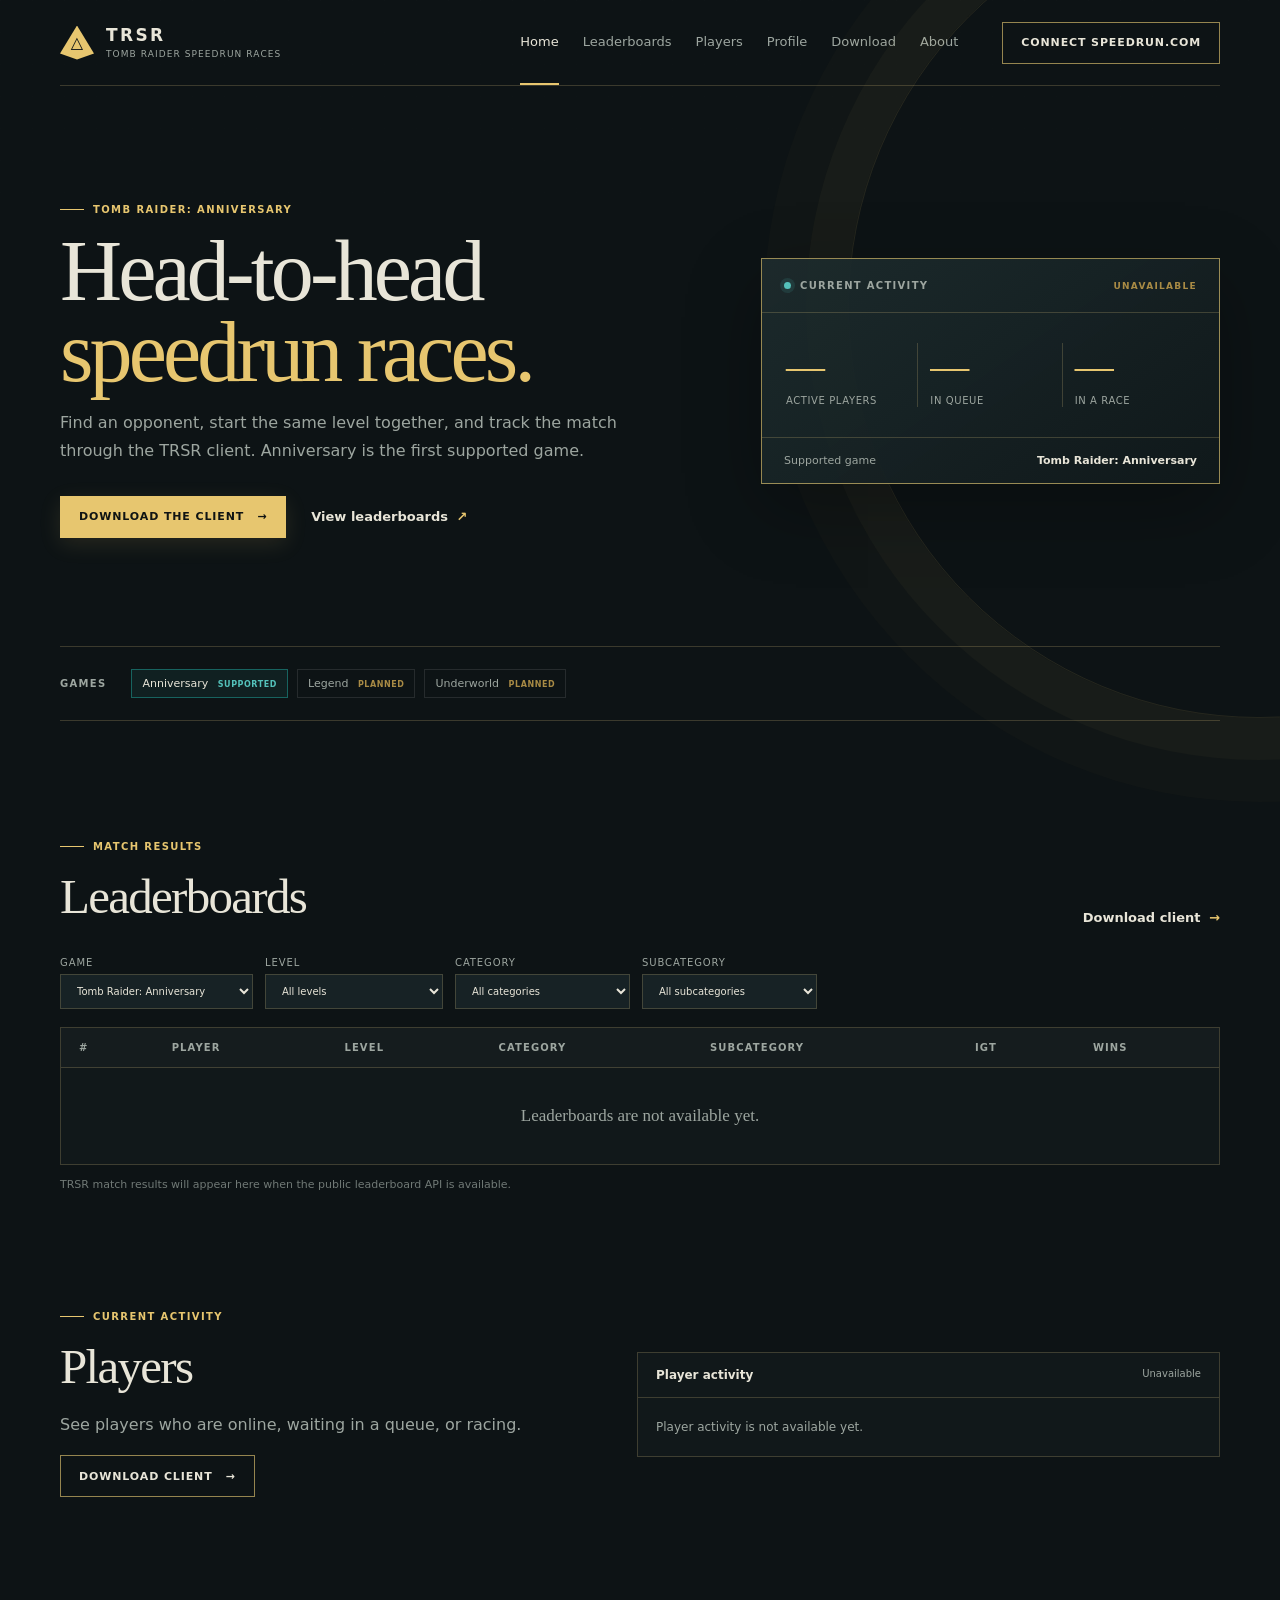
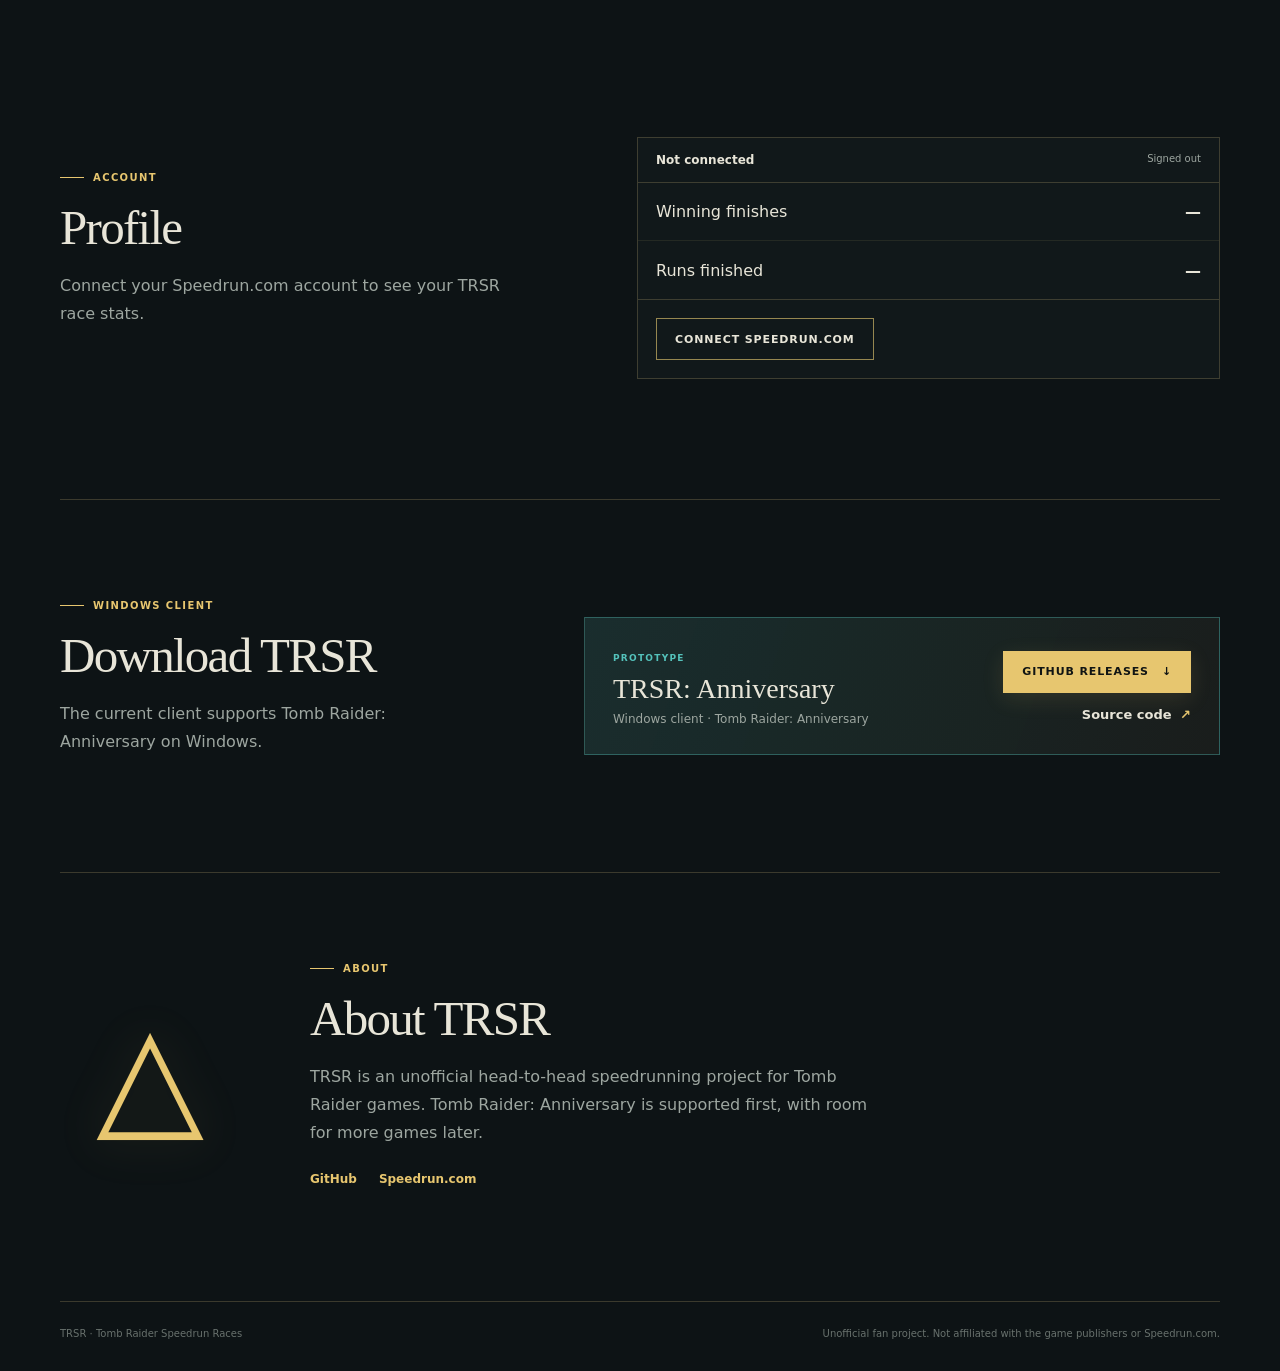
==== web/index.html @ 976455ec "Add TRSR website and public API" ====
<!doctype html>
<html lang="en">
  <head>
    <meta charset="utf-8" />
    <meta name="viewport" content="width=device-width, initial-scale=1" />
    <meta name="theme-color" content="#101518" />
    <meta name="description" content="TRSR is a head-to-head speedrunning platform for Tomb Raider games." />
    <title>TRSR — Tomb Raider Speedrun Races</title>
    <link rel="stylesheet" href="styles.css" />
  </head>
  <body>
    <div class="site-shell">
      <header class="topbar">
        <a class="brand" href="#home" aria-label="TRSR home">
          <span class="brand-mark" aria-hidden="true">△</span>
          <span><strong>TRSR</strong><small>Tomb Raider Speedrun Races</small></span>
        </a>
        <button class="nav-toggle" type="button" aria-expanded="false" aria-controls="site-nav">
          <span></span><span></span><span></span><span class="sr-only">Open navigation</span>
        </button>
        <nav id="site-nav" class="site-nav" aria-label="Primary navigation">
          <a class="active" href="#home">Home</a>
          <a href="#leaderboards">Leaderboards</a>
          <a href="#players">Players</a>
          <a href="#profile">Profile</a>
          <a href="#download">Download</a>
          <a href="#about">About</a>
        </nav>
        <button class="button button-outline account-button" type="button" data-open-login>Connect Speedrun.com</button>
      </header>

      <main>
        <section id="home" class="hero section">
          <div class="hero-copy">
            <p class="eyebrow"><span></span> Tomb Raider: Anniversary</p>
            <h1>Head-to-head<br /><em>speedrun races.</em></h1>
            <p class="hero-text">Find an opponent, start the same level together, and track the match through the TRSR client. Anniversary is the first supported game.</p>
            <div class="hero-actions">
              <a class="button button-primary" href="#download">Download the client <span>→</span></a>
              <a class="text-link" href="#leaderboards">View leaderboards <span>↗</span></a>
            </div>
          </div>
          <aside class="live-card" aria-label="Current TRSR activity">
            <div class="card-heading"><span class="live-dot"></span><span>CURRENT ACTIVITY</span><span id="data-mode" class="data-mode">LOADING</span></div>
            <div class="live-numbers">
              <div><strong id="online-count">—</strong><span>Active players</span></div>
              <div><strong id="queue-count">—</strong><span>In queue</span></div>
              <div><strong id="race-count">—</strong><span>In a race</span></div>
            </div>
            <div class="live-footer"><span>Supported game</span><strong>Tomb Raider: Anniversary</strong></div>
          </aside>
        </section>

        <section class="game-strip" aria-label="Supported games">
          <p>GAMES</p>
          <div class="game-pills">
            <span class="game-pill active">Anniversary <b>SUPPORTED</b></span>
            <span class="game-pill">Legend <b>PLANNED</b></span>
            <span class="game-pill">Underworld <b>PLANNED</b></span>
          </div>
        </section>

        <section id="leaderboards" class="section content-section">
          <div class="section-heading">
            <div><p class="eyebrow"><span></span> Match results</p><h2>Leaderboards</h2></div>
            <a class="text-link" href="#download">Download client <span>→</span></a>
          </div>
          <div class="filters" aria-label="Leaderboard filters">
            <label>Game
              <select id="game-filter"><option value="anniversary">Tomb Raider: Anniversary</option><option disabled>Legend — planned</option><option disabled>Underworld — planned</option></select>
            </label>
            <label>Level
              <select id="level-filter">
                <option value="all">All levels</option>
                <option>Mountain Caves</option><option>City of Vilcabamba</option><option>The Lost Valley</option>
                <option>Tomb of Qualopec</option><option>St. Francis Folly</option><option>The Coliseum</option>
                <option>Midas Palace</option><option>Tomb of Tihocan</option><option>Temple of Khamoon</option>
                <option>Obelisk of Khamoon</option><option>Sanctuary of the Scion</option><option>Natla's Mines</option>
                <option>The Great Pyramid</option><option>Final Conflict</option><option>Croft Manor</option>
              </select>
            </label>
            <label>Category
              <select id="category-filter"><option value="all">All categories</option><option>Any%</option><option>100%</option></select>
            </label>
            <label>Subcategory
              <select id="subcategory-filter"><option value="all">All subcategories</option><option>No Bug Jump</option><option>Bug Jump</option><option>Better Than Glitchless</option><option>Glitchless</option></select>
            </label>
          </div>
          <div class="table-wrap">
            <table class="leaderboard-table">
              <thead><tr><th>#</th><th>Player</th><th>Level</th><th>Category</th><th>Subcategory</th><th>IGT</th><th>Wins</th></tr></thead>
              <tbody id="leaderboard-body"><tr class="loading-row"><td colspan="7">Loading results…</td></tr></tbody>
            </table>
          </div>
          <p class="fine-print">TRSR match results will appear here when the public leaderboard API is available.</p>
        </section>

        <section id="players" class="section content-section split-section">
          <div>
            <p class="eyebrow"><span></span> Current activity</p>
            <h2>Players</h2>
            <p class="section-text">See players who are online, waiting in a queue, or racing.</p>
            <a class="button button-outline" href="#download">Download client <span>→</span></a>
          </div>
          <div class="player-panel">
            <div class="panel-header"><strong>Player activity</strong><span id="presence-updated">Loading…</span></div>
            <ul id="player-list" class="player-list" aria-live="polite"><li class="loading-player">Loading player activity…</li></ul>
          </div>
        </section>

        <section id="profile" class="section content-section split-section">
          <div>
            <p class="eyebrow"><span></span> Account</p>
            <h2>Profile</h2>
            <p class="section-text">Connect your Speedrun.com account to see your TRSR race stats.</p>
          </div>
          <div class="player-panel">
            <div class="panel-header"><strong id="profile-name">Not connected</strong><span id="profile-state">Signed out</span></div>
            <ul class="player-list">
              <li><span>Winning finishes</span><strong id="profile-wins">—</strong></li>
              <li><span>Runs finished</span><strong id="profile-best">—</strong></li>
            </ul>
            <div class="profile-actions">
              <button id="profile-connect" class="button button-outline" type="button" data-open-login>Connect Speedrun.com</button>
              <button id="logout-button" class="button button-outline" type="button" hidden>Sign out</button>
            </div>
          </div>
        </section>

        <section id="download" class="section download-section">
          <div><p class="eyebrow"><span></span> Windows client</p><h2>Download TRSR</h2><p class="section-text">The current client supports Tomb Raider: Anniversary on Windows.</p></div>
          <div class="download-card">
            <div><span class="version-tag">PROTOTYPE</span><h3>TRSR: Anniversary</h3><p>Windows client · Tomb Raider: Anniversary</p></div>
            <div class="download-actions">
              <a id="download-link" class="button button-primary" href="https://github.com/amedrii/TRASR/releases">GitHub releases <span>↓</span></a>
              <a id="github-link" class="text-link" href="https://github.com/amedrii/TRASR">Source code <span>↗</span></a>
            </div>
          </div>
        </section>

        <section id="about" class="section about-section">
          <div class="about-mark" aria-hidden="true">△</div>
          <div>
            <p class="eyebrow"><span></span> About</p><h2>About TRSR</h2>
            <p class="section-text">TRSR is an unofficial head-to-head speedrunning project for Tomb Raider games. Tomb Raider: Anniversary is supported first, with room for more games later.</p>
            <div class="about-links"><a href="https://github.com/amedrii/TRASR">GitHub</a><a href="https://www.speedrun.com/tra">Speedrun.com</a></div>
          </div>
        </section>
      </main>

      <footer><span>TRSR · Tomb Raider Speedrun Races</span><span>Unofficial fan project. Not affiliated with the game publishers or Speedrun.com.</span></footer>
    </div>

    <dialog id="login-dialog" class="login-dialog">
      <form id="login-form" method="post">
        <button class="dialog-close" type="button" aria-label="Close" data-close-login>×</button>
        <p class="eyebrow"><span></span> Account</p><h2>Connect Speedrun.com</h2>
        <p>Your API key is used once to verify your account. TRSR does not save the key.</p>
        <label for="api-key">Speedrun.com API key</label>
        <input id="api-key" name="api-key" type="password" autocomplete="off" required />
        <p id="login-message" class="login-message" aria-live="polite"></p>
        <button class="button button-primary" type="submit" disabled>Connect account <span>→</span></button>
        <a class="text-link" href="https://www.speedrun.com/settings" target="_blank" rel="noreferrer">Find your API key <span>↗</span></a>
      </form>
    </dialog>

    <script src="app.js"></script>
  </body>
</html>
---- web/styles.css ----
:root {
  --ink: #0d1315;
  --surface: #121a1c;
  --surface-raised: #172225;
  --line: rgba(205, 184, 121, .24);
  --line-strong: rgba(226, 197, 112, .64);
  --paper: #e8e5d8;
  --muted: #9da6a0;
  --gold: #e7c66f;
  --gold-soft: #a98b45;
  --teal: #54c2bb;
  --teal-dark: #17635f;
  --danger: #d36e63;
  --max-width: 1160px;
}

* { box-sizing: border-box; }
html { scroll-behavior: smooth; }
body { margin: 0; background: var(--ink); color: var(--paper); font-family: Inter, ui-sans-serif, system-ui, -apple-system, BlinkMacSystemFont, "Segoe UI", sans-serif; }
body::before { content: ""; position: fixed; inset: 0; pointer-events: none; opacity: .28; background-image: linear-gradient(rgba(255,255,255,.025) 1px, transparent 1px), linear-gradient(90deg, rgba(255,255,255,.018) 1px, transparent 1px); background-size: 32px 32px; mask-image: linear-gradient(to bottom, black, transparent 72%); }
a { color: inherit; text-decoration: none; }
button, select, input { font: inherit; }
button { cursor: pointer; }

.site-shell { min-height: 100vh; overflow: hidden; }
.topbar { width: min(calc(100% - 48px), var(--max-width)); height: 86px; margin: auto; display: flex; align-items: center; gap: 32px; border-bottom: 1px solid var(--line); }
.brand { display: inline-flex; align-items: center; gap: 12px; min-width: max-content; }
.brand-mark { display: grid; place-items: center; width: 34px; height: 34px; color: var(--ink); background: var(--gold); clip-path: polygon(50% 0, 100% 82%, 50% 100%, 0 82%); font-weight: 900; }
.brand strong { display: block; letter-spacing: .14em; font-size: 17px; line-height: 1; }
.brand small { display: block; margin-top: 5px; font-size: 9px; text-transform: uppercase; letter-spacing: .12em; color: var(--muted); }
.site-nav { display: flex; height: 100%; align-items: center; gap: 24px; margin-left: auto; }
.site-nav a { height: 100%; display: grid; place-items: center; color: var(--muted); font-size: 13px; border-bottom: 2px solid transparent; }
.site-nav a:hover, .site-nav a.active { color: var(--paper); border-color: var(--gold); }
.button { min-height: 42px; display: inline-flex; align-items: center; justify-content: center; gap: 13px; padding: 0 18px; border: 1px solid transparent; text-transform: uppercase; letter-spacing: .08em; font-size: 11px; font-weight: 700; transition: transform .15s ease, background .15s ease; }
.button:hover { transform: translateY(-2px); }
.button-primary { color: #101413; background: var(--gold); box-shadow: 0 6px 22px rgba(231, 198, 111, .12); }
.button-outline { color: var(--paper); background: transparent; border-color: var(--line-strong); }
.account-button { margin-left: 12px; }
.nav-toggle { display: none; }

.section { width: min(calc(100% - 48px), var(--max-width)); margin: auto; }
.hero { position: relative; min-height: 570px; display: grid; grid-template-columns: 1.15fr .85fr; align-items: center; gap: 80px; }
.hero::after { content: ""; position: absolute; width: 820px; height: 820px; right: -450px; top: -190px; border: 1px solid rgba(231,198,111,.11); border-radius: 50%; box-shadow: 0 0 0 42px rgba(231,198,111,.028), 0 0 0 84px rgba(231,198,111,.018); }
.eyebrow { display: flex; align-items: center; gap: 9px; margin: 0 0 16px; color: var(--gold); text-transform: uppercase; letter-spacing: .14em; font-size: 10px; font-weight: 800; }
.eyebrow span { width: 24px; height: 1px; background: var(--gold); }
h1, h2, h3 { margin: 0; font-family: Georgia, "Times New Roman", serif; font-weight: 500; }
h1 { max-width: 680px; font-size: clamp(50px, 7vw, 86px); line-height: .94; letter-spacing: -.045em; }
h1 em { color: var(--gold); font-style: normal; }
h2 { font-size: clamp(34px, 4vw, 49px); letter-spacing: -.035em; }
.hero-text, .section-text { max-width: 575px; color: var(--muted); font-size: 16px; line-height: 1.75; }
.hero-actions { display: flex; align-items: center; gap: 25px; margin-top: 31px; }
.text-link { color: var(--paper); font-size: 13px; font-weight: 700; }
.text-link span { color: var(--gold); margin-left: 4px; }
.text-link:hover { color: var(--gold); }

.live-card { position: relative; z-index: 1; align-self: center; background: linear-gradient(145deg, rgba(30, 44, 46, .92), rgba(16, 25, 27, .98)); border: 1px solid var(--line-strong); box-shadow: 0 24px 70px rgba(0,0,0,.28); }
.card-heading { display: flex; align-items: center; gap: 9px; min-height: 54px; padding: 0 22px; color: var(--muted); border-bottom: 1px solid var(--line); font-size: 10px; letter-spacing: .13em; font-weight: 800; }
.live-dot { width: 7px; height: 7px; background: var(--teal); border-radius: 50%; box-shadow: 0 0 0 4px rgba(84,194,187,.12); }
.data-mode { margin-left: auto; font-size: 9px; color: var(--gold-soft); }
.live-numbers { display: grid; grid-template-columns: repeat(3, 1fr); padding: 30px 12px; }
.live-numbers div { min-width: 0; padding: 0 12px; border-right: 1px solid var(--line); }
.live-numbers div:last-child { border: 0; }
.live-numbers strong { display: block; color: var(--gold); font-family: Georgia, serif; font-size: 39px; font-weight: 400; }
.live-numbers span { display: block; margin-top: 6px; color: var(--muted); font-size: 10px; text-transform: uppercase; line-height: 1.3; letter-spacing: .06em; }
.live-footer { display: flex; justify-content: space-between; gap: 15px; padding: 16px 22px; border-top: 1px solid var(--line); color: var(--muted); font-size: 11px; }
.live-footer strong { color: var(--paper); font-weight: 600; }

.game-strip { width: min(calc(100% - 48px), var(--max-width)); margin: -10px auto 0; padding: 22px 0; display: flex; align-items: center; gap: 25px; border-top: 1px solid var(--line); border-bottom: 1px solid var(--line); }
.game-strip > p { margin: 0; color: var(--muted); letter-spacing: .13em; font-size: 10px; font-weight: 800; }
.game-pills { display: flex; gap: 9px; flex-wrap: wrap; }
.game-pill { padding: 7px 10px; border: 1px solid rgba(255,255,255,.1); color: var(--muted); font-size: 11px; }
.game-pill.active { color: var(--paper); border-color: var(--teal-dark); background: rgba(38,111,105,.14); }
.game-pill b { margin-left: 6px; color: var(--gold-soft); font-size: 8px; letter-spacing: .07em; }
.game-pill.active b { color: var(--teal); }

.content-section { padding: 120px 0 0; }
.section-heading { display: flex; align-items: end; justify-content: space-between; gap: 20px; margin-bottom: 32px; }
.filters { display: flex; gap: 12px; margin-bottom: 18px; }
.filters label { display: grid; gap: 6px; color: var(--muted); font-size: 10px; text-transform: uppercase; letter-spacing: .09em; }
select { min-width: 175px; padding: 10px 30px 10px 12px; color: var(--paper); background: var(--surface-raised); border: 1px solid var(--line); outline: none; }
select:focus { border-color: var(--gold); }
.table-wrap { overflow-x: auto; border: 1px solid var(--line); background: rgba(18,26,28,.84); }
table { width: 100%; border-collapse: collapse; min-width: 700px; }
th { padding: 14px 18px; color: var(--muted); background: rgba(255,255,255,.015); border-bottom: 1px solid var(--line); font-size: 10px; text-transform: uppercase; letter-spacing: .11em; text-align: left; }
td { padding: 17px 18px; border-bottom: 1px solid rgba(205,184,121,.11); color: var(--muted); font-size: 13px; }
tbody tr:last-child td { border: 0; }
tbody tr:hover td { background: rgba(231,198,111,.035); }
td:first-child { color: var(--gold); font-family: Georgia, serif; font-size: 17px; }
.runner { color: var(--paper); font-weight: 700; }
.time { color: var(--gold); font-family: ui-monospace, SFMono-Regular, Menlo, monospace; }
.loading-row td, .empty-row td { text-align: center; padding: 38px; color: var(--muted); }
.fine-print { margin: 13px 0 0; color: #707976; font-size: 11px; }

.split-section { display: grid; grid-template-columns: .9fr 1.1fr; gap: 100px; align-items: center; padding-bottom: 120px; }
.player-panel { border: 1px solid var(--line); background: rgba(18,26,28,.84); }
.panel-header { display: flex; justify-content: space-between; padding: 15px 18px; border-bottom: 1px solid var(--line); font-size: 12px; }
.panel-header span { color: var(--muted); font-size: 10px; }
.player-list { padding: 0; margin: 0; list-style: none; }
.player-list li { display: flex; align-items: center; justify-content: space-between; gap: 15px; min-height: 58px; padding: 10px 18px; border-bottom: 1px solid rgba(205,184,121,.1); }
.player-list li:last-child { border: 0; }
.player-name { color: var(--paper); font-size: 13px; font-weight: 700; }
.player-game { display: block; margin-top: 4px; color: var(--muted); font-size: 10px; }
.state { padding: 5px 7px; color: var(--teal); background: rgba(84,194,187,.08); font-size: 9px; text-transform: uppercase; letter-spacing: .08em; white-space: nowrap; }
.state.queue { color: var(--gold); background: rgba(231,198,111,.08); }
.state.racing { color: #cf8ddb; background: rgba(207,141,219,.08); }
.loading-player { color: var(--muted); font-size: 12px; }

.download-section { padding: 100px 0; display: grid; grid-template-columns: .8fr 1.2fr; gap: 100px; align-items: center; border-top: 1px solid var(--line); }
.download-card { display: flex; justify-content: space-between; gap: 25px; padding: 28px; background: linear-gradient(110deg, rgba(30,56,55,.72), rgba(29,32,29,.78)); border: 1px solid rgba(84,194,187,.36); }
.version-tag { color: var(--teal); font-size: 9px; letter-spacing: .14em; font-weight: 800; }
.download-card h3 { margin-top: 8px; font-size: 28px; }
.download-card p { margin: 7px 0 0; color: var(--muted); font-size: 12px; }
.download-actions { display: flex; flex-direction: column; align-items: flex-end; justify-content: center; gap: 14px; }

.about-section { display: grid; grid-template-columns: 180px 1fr; gap: 70px; align-items: center; padding: 90px 0 115px; border-top: 1px solid var(--line); }
.about-mark { color: var(--gold); font-size: 140px; text-align: center; text-shadow: 0 0 50px rgba(231,198,111,.18); }
.about-links { display: flex; gap: 22px; margin-top: 25px; }
.about-links a { color: var(--gold); font-size: 12px; font-weight: 700; }
footer { width: min(calc(100% - 48px), var(--max-width)); display: flex; justify-content: space-between; gap: 25px; margin: auto; padding: 24px 0 30px; color: #68716d; border-top: 1px solid var(--line); font-size: 10px; line-height: 1.5; }

.login-dialog { width: min(calc(100% - 32px), 470px); padding: 0; color: var(--paper); background: var(--surface-raised); border: 1px solid var(--line-strong); box-shadow: 0 28px 90px rgba(0,0,0,.6); }
.login-dialog::backdrop { background: rgba(4,8,9,.77); backdrop-filter: blur(4px); }
.login-dialog form { padding: 38px; }
.login-dialog h2 { margin-bottom: 15px; font-size: 36px; }
.login-dialog p:not(.eyebrow):not(.login-message) { color: var(--muted); font-size: 13px; line-height: 1.65; }
.login-dialog label { display: block; margin-top: 23px; color: var(--muted); font-size: 10px; text-transform: uppercase; letter-spacing: .1em; }
.login-dialog input { width: 100%; margin: 8px 0 14px; padding: 13px; color: var(--paper); background: var(--ink); border: 1px solid var(--line); outline: none; }
.login-dialog input:focus { border-color: var(--gold); }
.login-dialog .text-link { display: inline-block; margin-left: 16px; }
.dialog-close { position: absolute; top: 13px; right: 17px; border: 0; color: var(--muted); background: transparent; font-size: 27px; }
.login-message { min-height: 18px; color: var(--danger); font-size: 11px; }
.sr-only { position: absolute; width: 1px; height: 1px; overflow: hidden; clip: rect(0,0,0,0); }

@media (max-width: 800px) {
  .topbar { width: min(calc(100% - 32px), var(--max-width)); height: 70px; gap: 14px; }
  .nav-toggle { display: grid; width: 38px; height: 38px; gap: 4px; place-content: center; margin-left: auto; color: var(--paper); background: transparent; border: 1px solid var(--line); }
  .nav-toggle span:not(.sr-only) { display: block; width: 15px; height: 1px; background: currentColor; }
  .site-nav { display: none; position: absolute; z-index: 5; top: 69px; left: 0; right: 0; height: auto; padding: 13px 16px 18px; background: var(--surface); border-bottom: 1px solid var(--line); }
  .site-nav.open { display: grid; }
  .site-nav a { height: 39px; justify-content: start; }
  .account-button { display: none; }
  .section, .game-strip, footer { width: min(calc(100% - 32px), var(--max-width)); }
  .hero { grid-template-columns: 1fr; gap: 35px; padding: 82px 0 60px; min-height: auto; }
  .hero::after { right: -580px; top: -360px; }
  h1 { font-size: clamp(48px, 14vw, 74px); }
  .live-card { max-width: 510px; width: 100%; }
  .game-strip { align-items: flex-start; flex-direction: column; gap: 12px; }
  .filters { overflow-x: auto; padding-bottom: 3px; }
  .split-section, .download-section { grid-template-columns: 1fr; gap: 40px; }
  .content-section { padding-top: 85px; }
  .split-section { padding-bottom: 85px; }
  .download-section { padding: 75px 0; }
  .download-card { align-items: flex-start; flex-direction: column; }
  .download-actions { align-items: flex-start; }
  .about-section { grid-template-columns: 1fr; gap: 20px; padding: 70px 0 85px; }
  .about-mark { font-size: 90px; text-align: left; }
  footer { flex-direction: column; gap: 7px; }
}

@media (max-width: 450px) {
  .hero-actions, .live-numbers { align-items: stretch; flex-direction: column; }
  .hero-actions { gap: 18px; }
  .live-numbers { display: flex; gap: 17px; }
  .live-numbers div { border: 0; }
  .section-heading { align-items: flex-start; flex-direction: column; }
  .login-dialog form { padding: 29px 22px; }
}

.profile-actions { display: flex; gap: 10px; padding: 18px; border-top: 1px solid var(--line); }
[hidden] { display: none !important; }
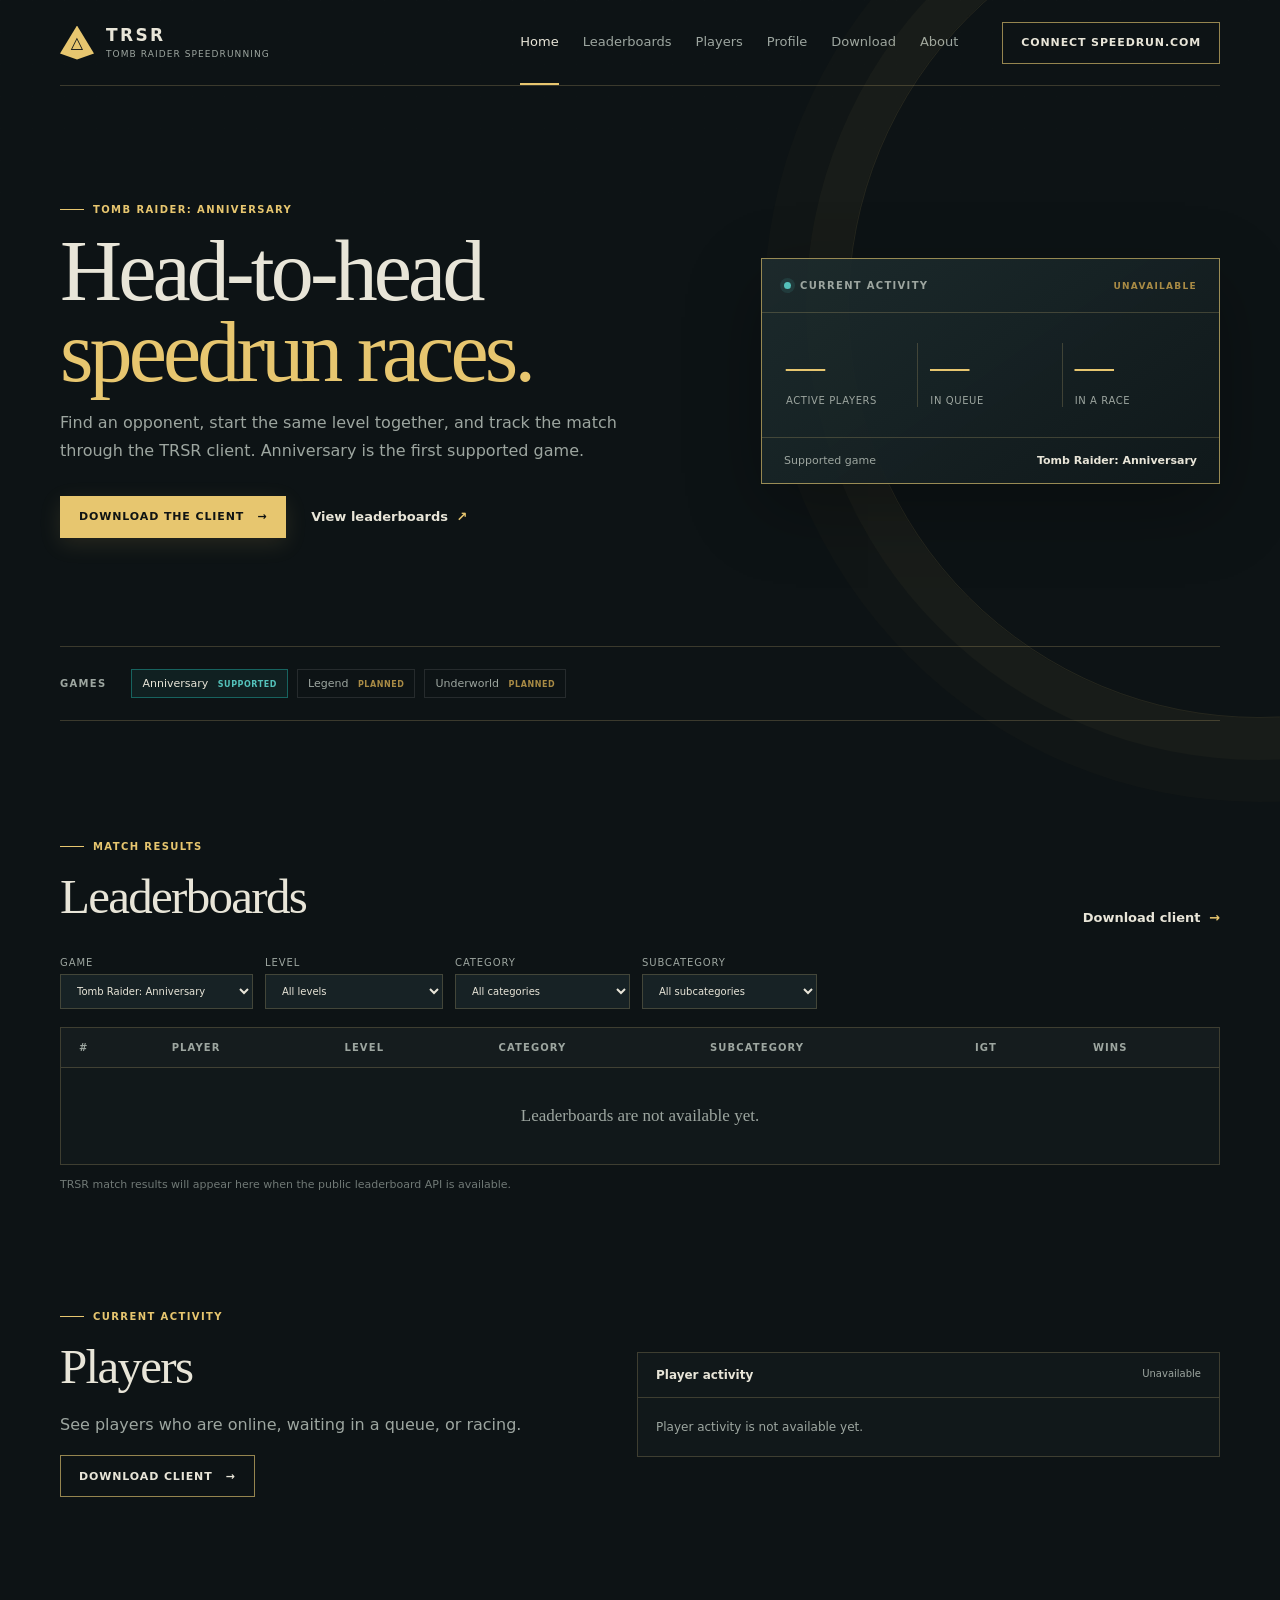
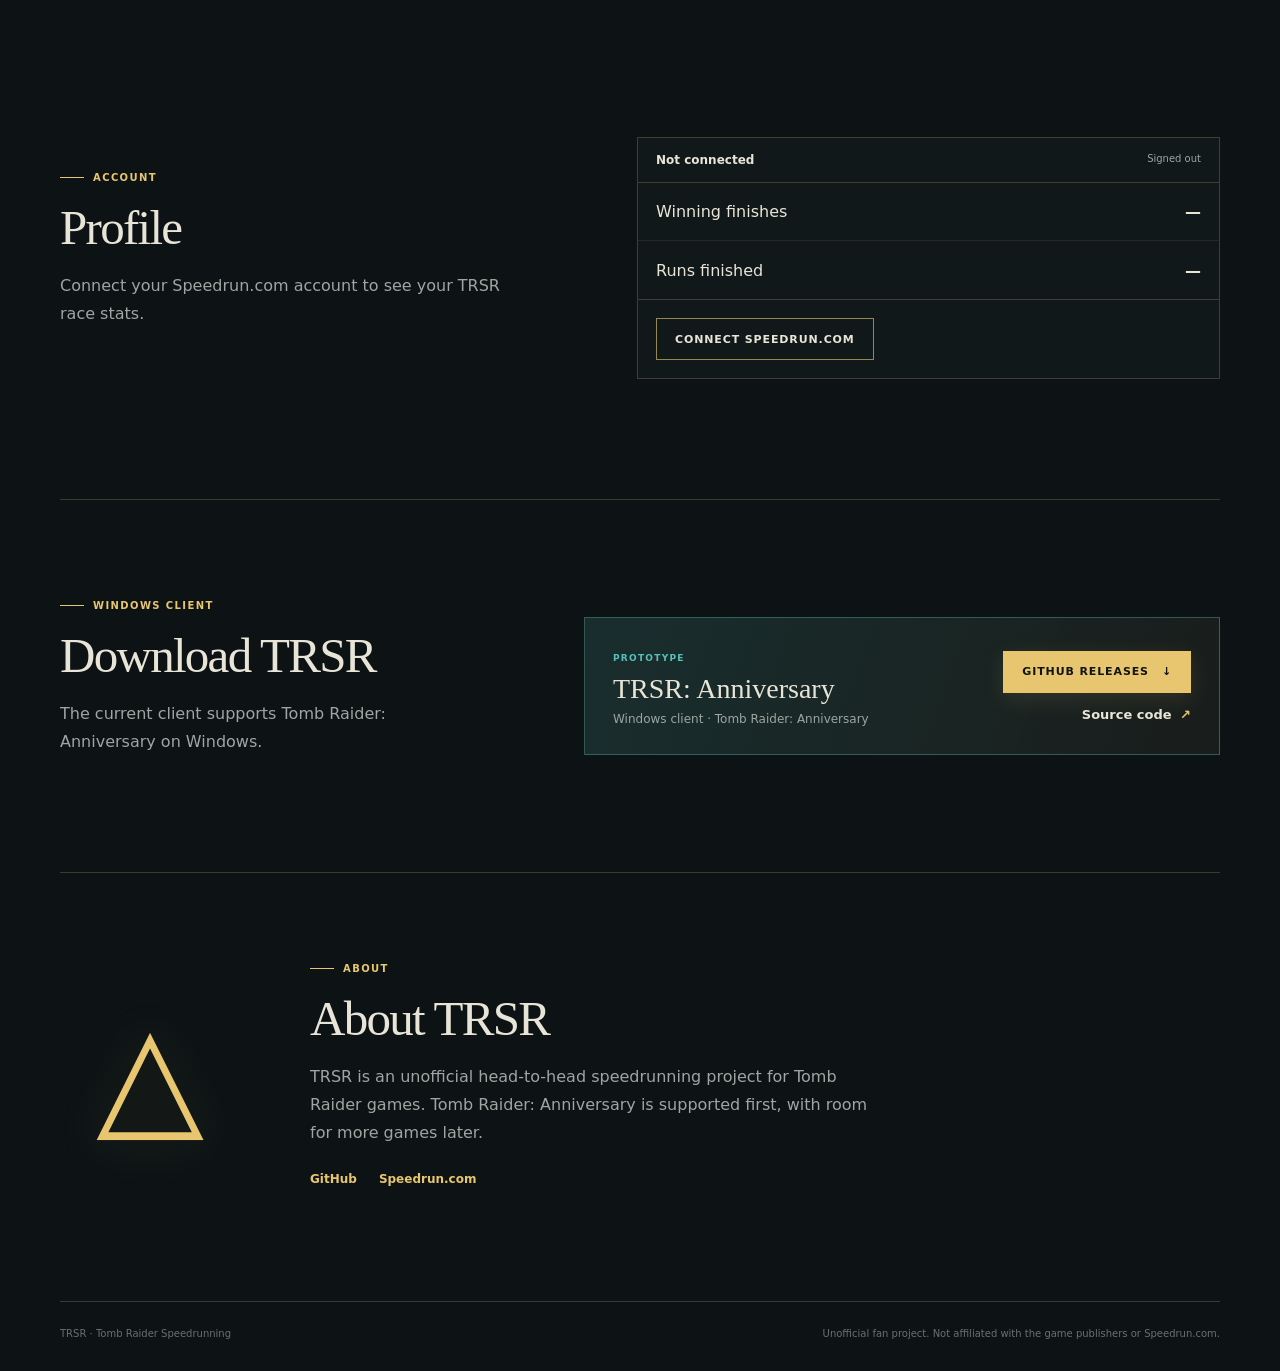
==== commit 2bed72ec: "Prepare safe website deployment" ====
--- a/web/index.html
+++ b/web/index.html
@@ -5,7 +5,7 @@
     <meta name="viewport" content="width=device-width, initial-scale=1" />
     <meta name="theme-color" content="#101518" />
     <meta name="description" content="TRSR is a head-to-head speedrunning platform for Tomb Raider games." />
-    <title>TRSR — Tomb Raider Speedrun Races</title>
+    <title>TRSR — Tomb Raider Speedrunning</title>
     <link rel="stylesheet" href="styles.css" />
   </head>
   <body>
@@ -13,7 +13,7 @@
       <header class="topbar">
         <a class="brand" href="#home" aria-label="TRSR home">
           <span class="brand-mark" aria-hidden="true">△</span>
-          <span><strong>TRSR</strong><small>Tomb Raider Speedrun Races</small></span>
+          <span><strong>TRSR</strong><small>Tomb Raider Speedrunning</small></span>
         </a>
         <button class="nav-toggle" type="button" aria-expanded="false" aria-controls="site-nav">
           <span></span><span></span><span></span><span class="sr-only">Open navigation</span>
@@ -148,7 +148,7 @@
         </section>
       </main>
 
-      <footer><span>TRSR · Tomb Raider Speedrun Races</span><span>Unofficial fan project. Not affiliated with the game publishers or Speedrun.com.</span></footer>
+      <footer><span>TRSR · Tomb Raider Speedrunning</span><span>Unofficial fan project. Not affiliated with the game publishers or Speedrun.com.</span></footer>
     </div>
 
     <dialog id="login-dialog" class="login-dialog">
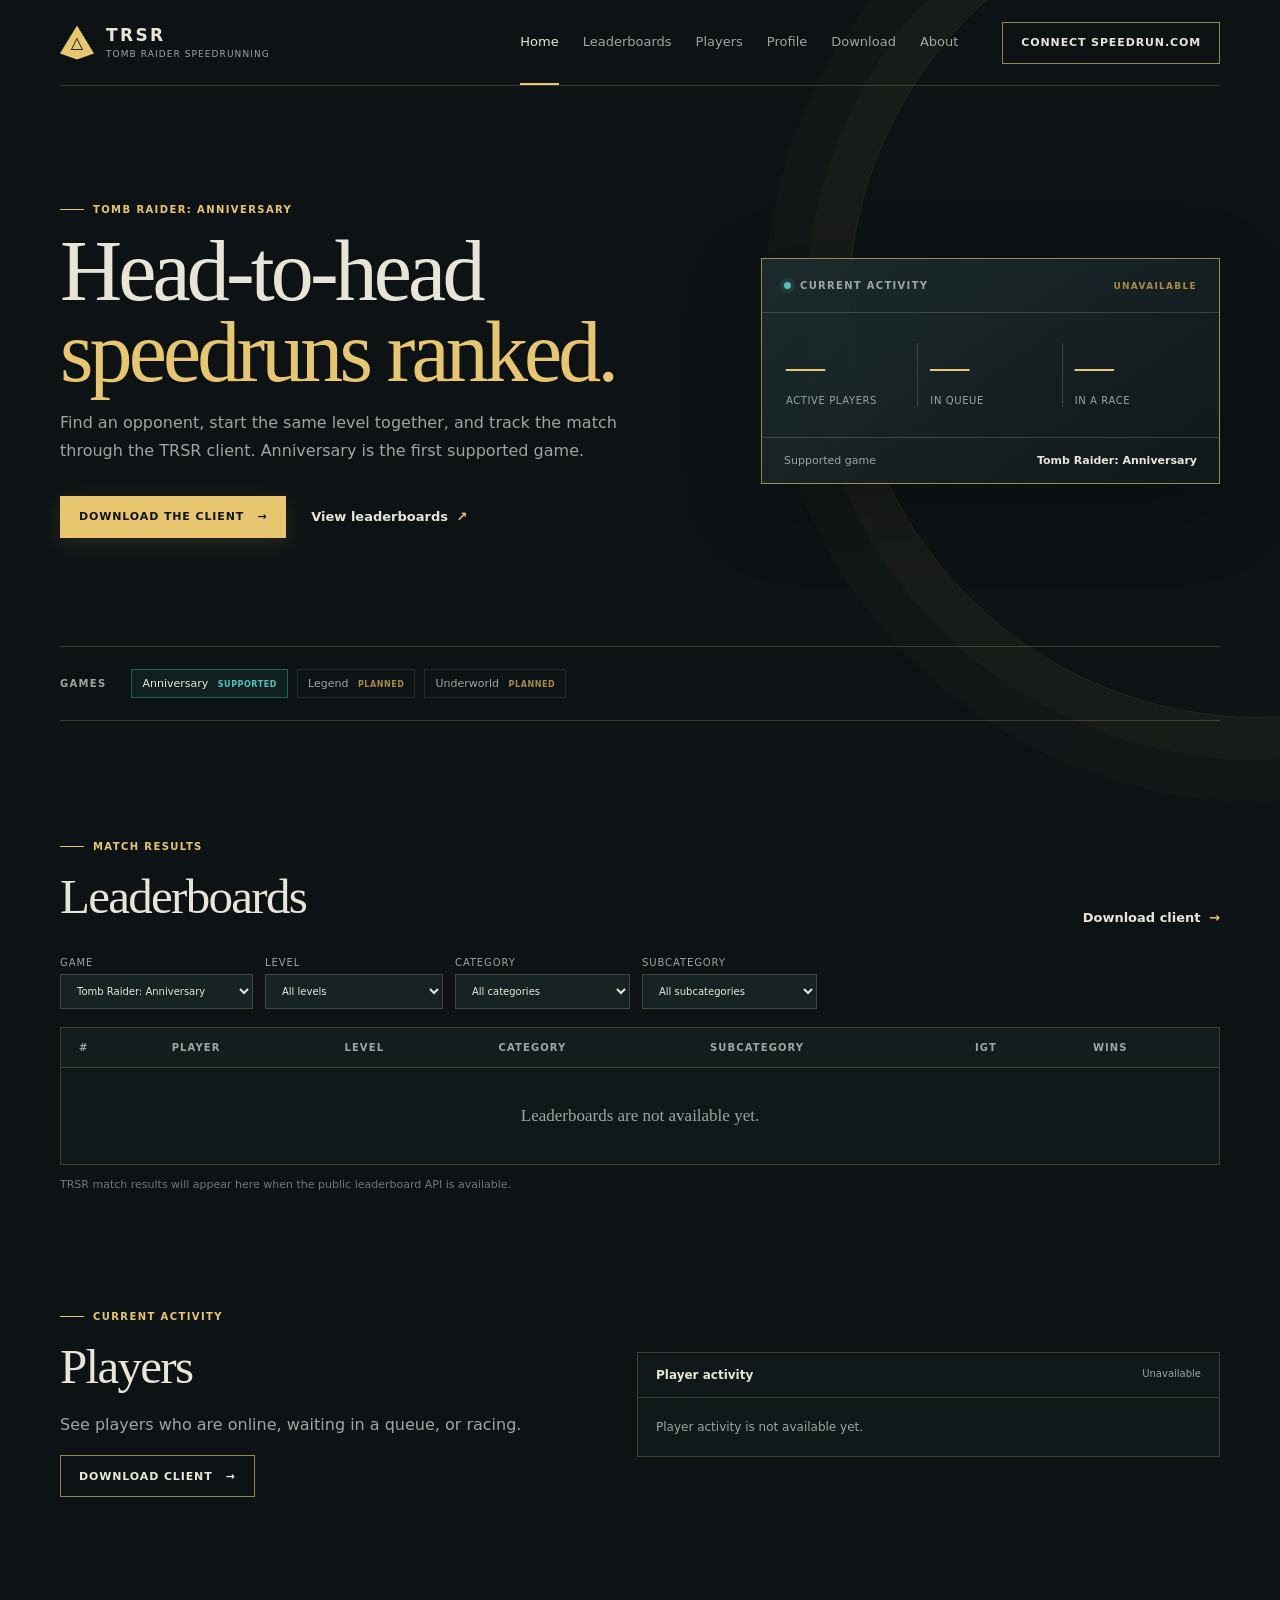
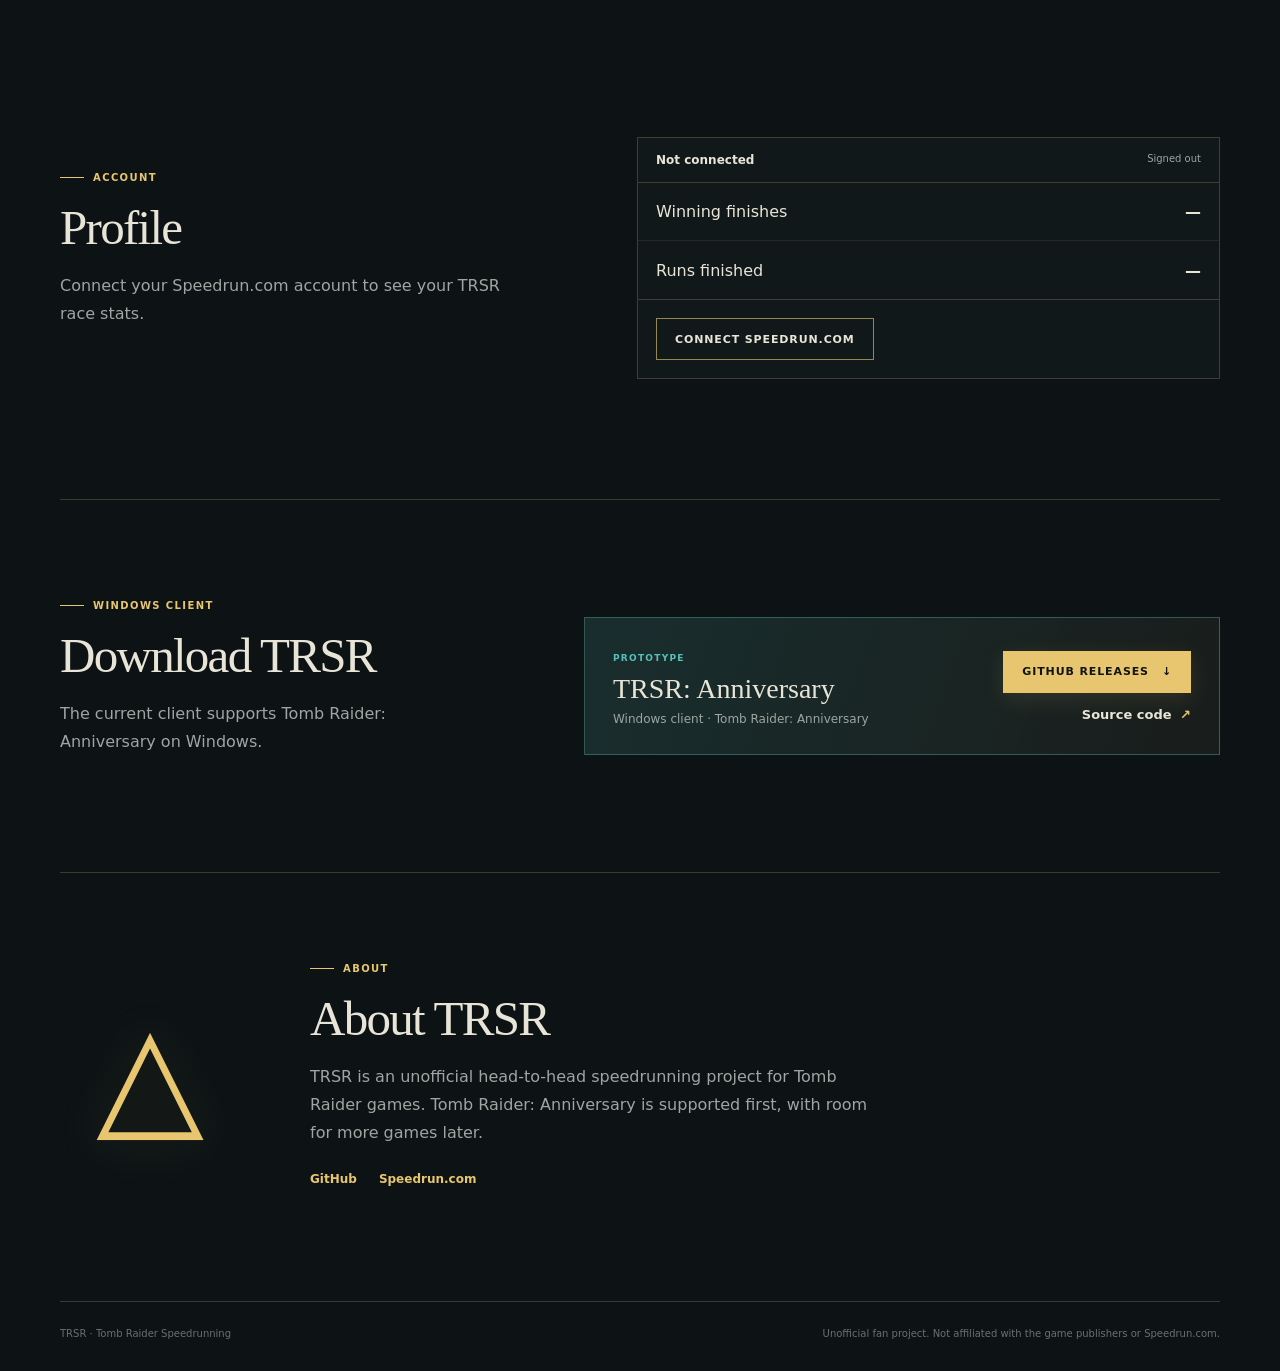
==== commit 145e7d42: "Update index.html" ====
--- a/web/index.html
+++ b/web/index.html
@@ -33,7 +33,7 @@
         <section id="home" class="hero section">
           <div class="hero-copy">
             <p class="eyebrow"><span></span> Tomb Raider: Anniversary</p>
-            <h1>Head-to-head<br /><em>speedrun races.</em></h1>
+            <h1>Head-to-head<br /><em>speedruns ranked.</em></h1>
             <p class="hero-text">Find an opponent, start the same level together, and track the match through the TRSR client. Anniversary is the first supported game.</p>
             <div class="hero-actions">
               <a class="button button-primary" href="#download">Download the client <span>→</span></a>
@@ -133,7 +133,7 @@
             <div><span class="version-tag">PROTOTYPE</span><h3>TRSR: Anniversary</h3><p>Windows client · Tomb Raider: Anniversary</p></div>
             <div class="download-actions">
               <a id="download-link" class="button button-primary" href="https://github.com/amedrii/TRASR/releases">GitHub releases <span>↓</span></a>
-              <a id="github-link" class="text-link" href="https://github.com/amedrii/TRASR">Source code <span>↗</span></a>
+              <a id="github-link" class="text-link" href="https://github.com/amedrii/TRSR">Source code <span>↗</span></a>
             </div>
           </div>
         </section>
@@ -143,7 +143,7 @@
           <div>
             <p class="eyebrow"><span></span> About</p><h2>About TRSR</h2>
             <p class="section-text">TRSR is an unofficial head-to-head speedrunning project for Tomb Raider games. Tomb Raider: Anniversary is supported first, with room for more games later.</p>
-            <div class="about-links"><a href="https://github.com/amedrii/TRASR">GitHub</a><a href="https://www.speedrun.com/tra">Speedrun.com</a></div>
+            <div class="about-links"><a href="https://github.com/amedrii/TRSR">GitHub</a><a href="https://www.speedrun.com/tra">Speedrun.com</a></div>
           </div>
         </section>
       </main>
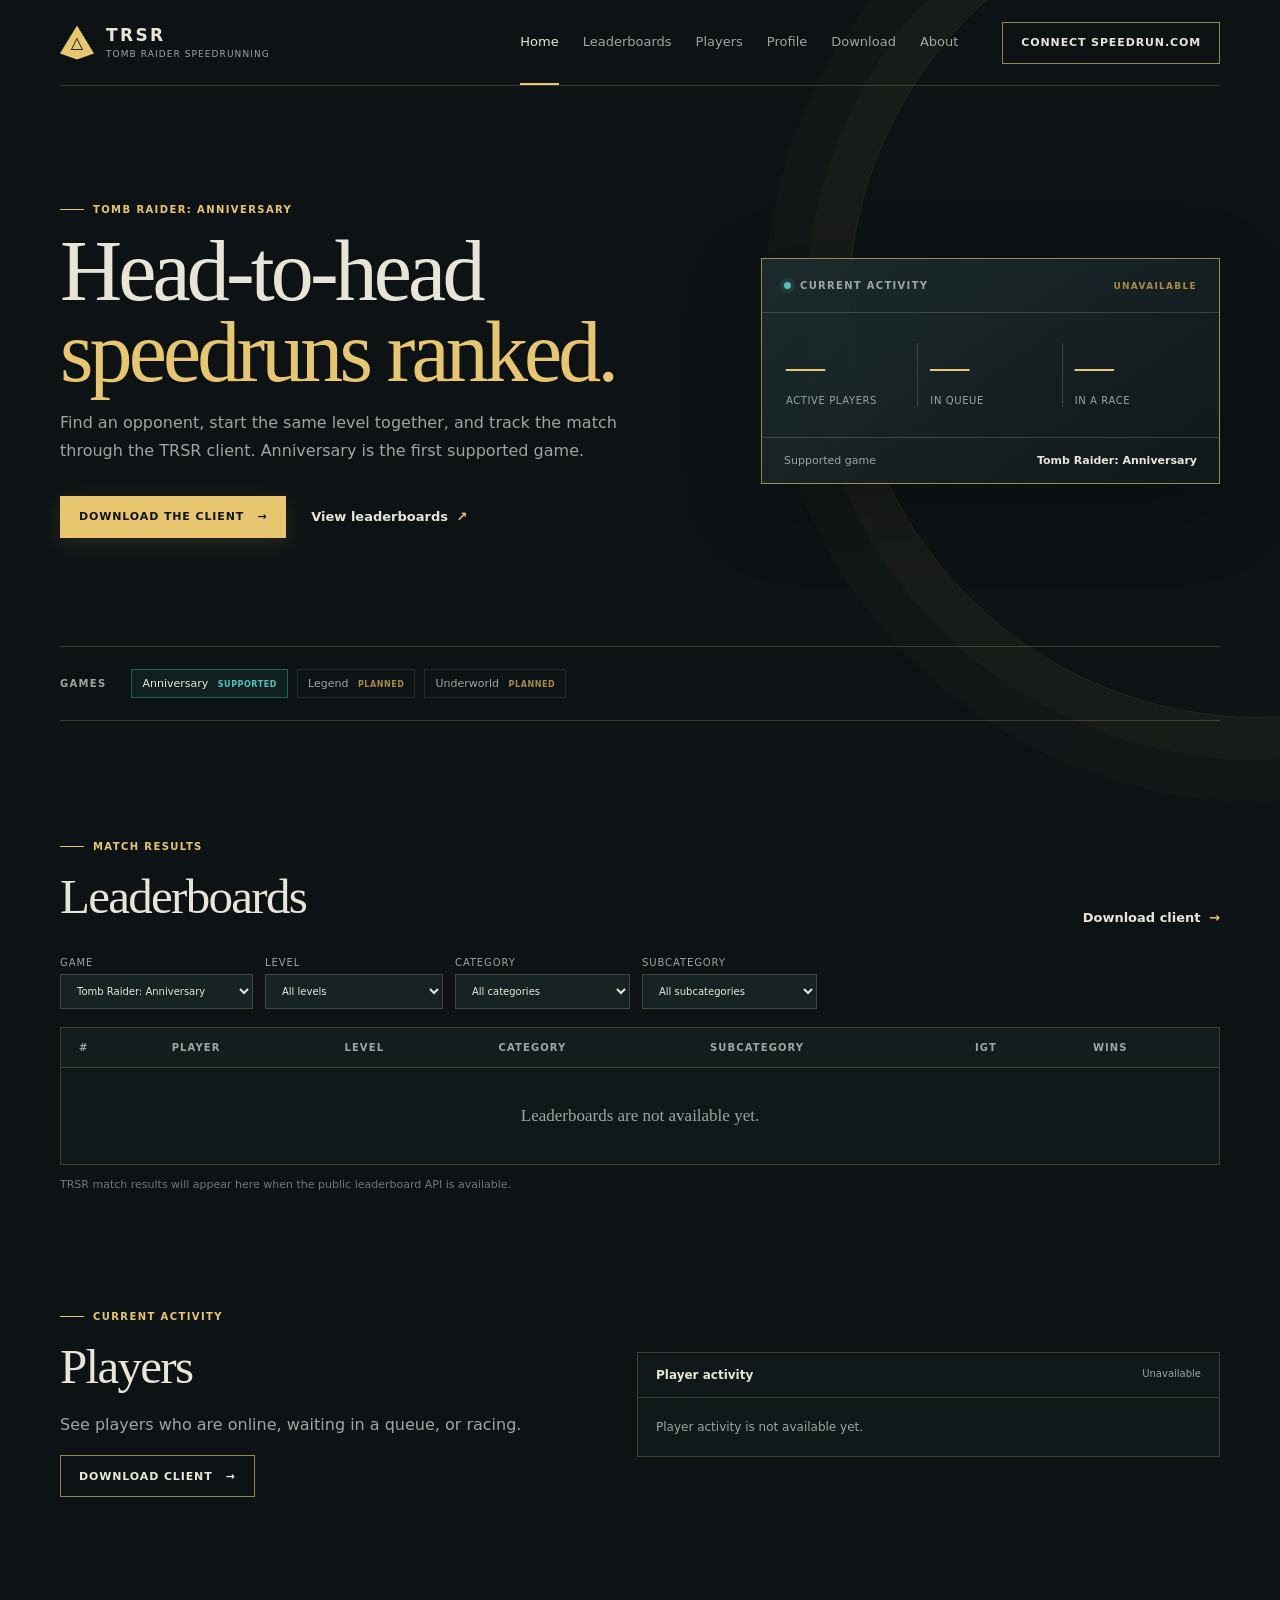
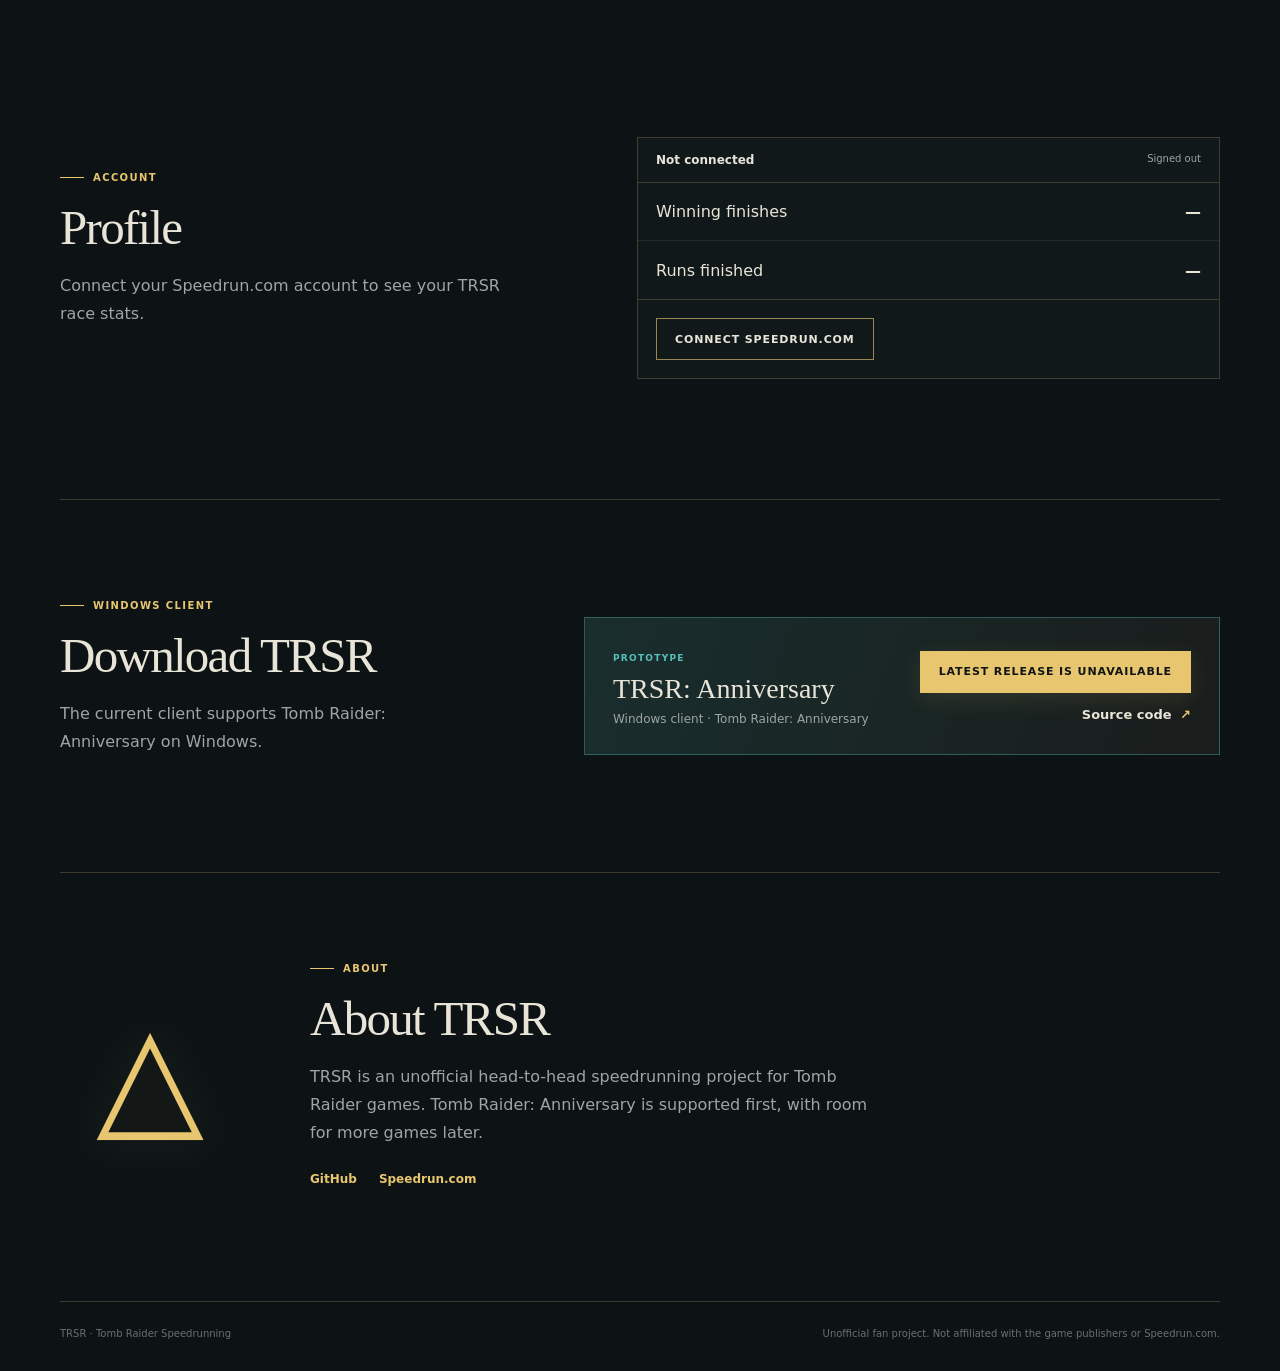
==== commit fee920b3: "Link website downloads directly to latest release asset" ====
--- a/web/index.html
+++ b/web/index.html
@@ -36,7 +36,7 @@
             <h1>Head-to-head<br /><em>speedruns ranked.</em></h1>
             <p class="hero-text">Find an opponent, start the same level together, and track the match through the TRSR client. Anniversary is the first supported game.</p>
             <div class="hero-actions">
-              <a class="button button-primary" href="#download">Download the client <span>→</span></a>
+              <a class="button button-primary" href="#" data-release-download aria-disabled="true">Download the client <span>→</span></a>
               <a class="text-link" href="#leaderboards">View leaderboards <span>↗</span></a>
             </div>
           </div>
@@ -63,7 +63,7 @@
         <section id="leaderboards" class="section content-section">
           <div class="section-heading">
             <div><p class="eyebrow"><span></span> Match results</p><h2>Leaderboards</h2></div>
-            <a class="text-link" href="#download">Download client <span>→</span></a>
+            <a class="text-link" href="#" data-release-download aria-disabled="true">Download client <span>→</span></a>
           </div>
           <div class="filters" aria-label="Leaderboard filters">
             <label>Game
@@ -100,7 +100,7 @@
             <p class="eyebrow"><span></span> Current activity</p>
             <h2>Players</h2>
             <p class="section-text">See players who are online, waiting in a queue, or racing.</p>
-            <a class="button button-outline" href="#download">Download client <span>→</span></a>
+            <a class="button button-outline" href="#" data-release-download aria-disabled="true">Download client <span>→</span></a>
           </div>
           <div class="player-panel">
             <div class="panel-header"><strong>Player activity</strong><span id="presence-updated">Loading…</span></div>
@@ -132,7 +132,7 @@
           <div class="download-card">
             <div><span class="version-tag">PROTOTYPE</span><h3>TRSR: Anniversary</h3><p>Windows client · Tomb Raider: Anniversary</p></div>
             <div class="download-actions">
-              <a id="download-link" class="button button-primary" href="https://github.com/amedrii/TRASR/releases">GitHub releases <span>↓</span></a>
+              <a id="download-link" class="button button-primary" href="#" data-release-download aria-disabled="true">Finding latest release… <span>↓</span></a>
               <a id="github-link" class="text-link" href="https://github.com/amedrii/TRSR">Source code <span>↗</span></a>
             </div>
           </div>
